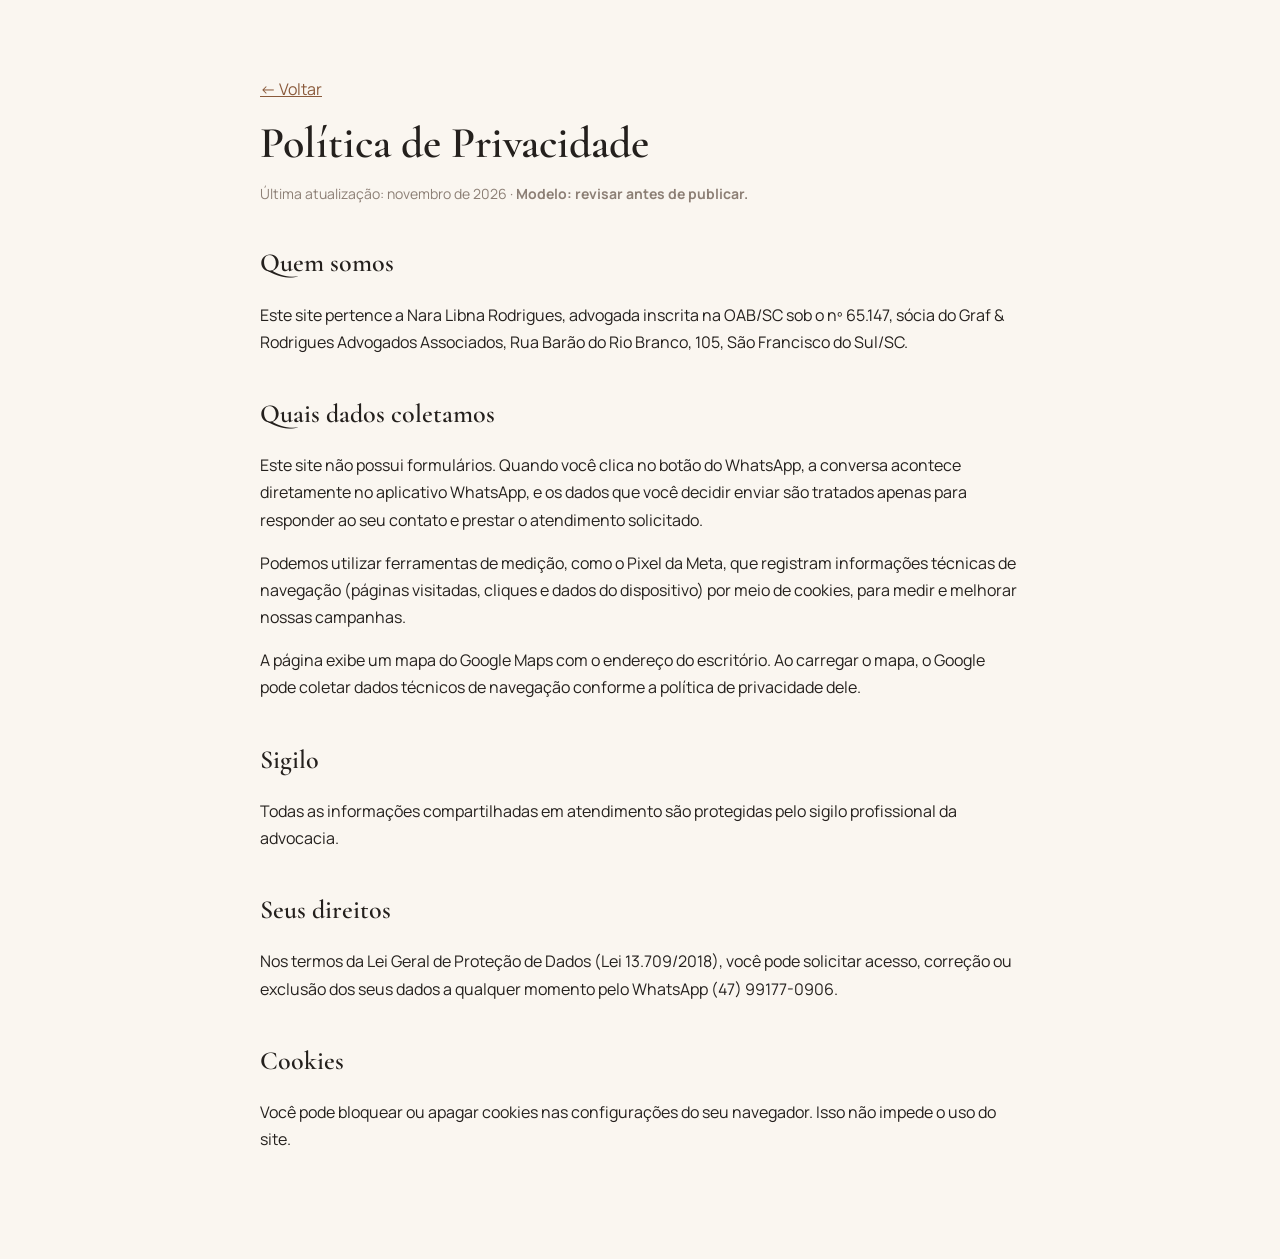
==== privacidade.html @ d6ea25d5 "Landing page Nara Libna Rodrigues" ====
<!doctype html>
<html lang="pt-BR">
<head>
<meta charset="utf-8">
<meta name="viewport" content="width=device-width, initial-scale=1">
<title>Política de Privacidade · Nara Libna</title>
<link href="https://fonts.googleapis.com/css2?family=Cormorant+Garamond:wght@500;600&family=Manrope:wght@400;600&display=swap" rel="stylesheet">
<style>
  body{margin:0;background:#FAF6F0;color:#24201D;font-family:Manrope,system-ui,sans-serif;line-height:1.7}
  main{max-width:760px;margin:0 auto;padding:60px 16px 90px}
  h1{font-family:"Cormorant Garamond",serif;font-size:44px;font-weight:600;line-height:1.1;margin:0 0 8px}
  h2{font-family:"Cormorant Garamond",serif;font-size:26px;font-weight:600;margin:36px 0 8px}
  a{color:#8A5A3B}
  .muted{color:#8C7F75;font-size:14px}
</style>
</head>
<body>
<main>
  <p><a href="index.html">← Voltar</a></p>
  <h1>Política de Privacidade</h1>
  <p class="muted">Última atualização: novembro de 2026 · <strong>Modelo: revisar antes de publicar.</strong></p>

  <h2>Quem somos</h2>
  <p>Este site pertence a Nara Libna Rodrigues, advogada inscrita na OAB/SC sob o nº 65.147, sócia do Graf &amp; Rodrigues Advogados Associados, Rua Barão do Rio Branco, 105, São Francisco do Sul/SC.</p>

  <h2>Quais dados coletamos</h2>
  <p>Este site não possui formulários. Quando você clica no botão do WhatsApp, a conversa acontece diretamente no aplicativo WhatsApp, e os dados que você decidir enviar são tratados apenas para responder ao seu contato e prestar o atendimento solicitado.</p>
  <p>Podemos utilizar ferramentas de medição, como o Pixel da Meta, que registram informações técnicas de navegação (páginas visitadas, cliques e dados do dispositivo) por meio de cookies, para medir e melhorar nossas campanhas.</p>

  <p>A página exibe um mapa do Google Maps com o endereço do escritório. Ao carregar o mapa, o Google pode coletar dados técnicos de navegação conforme a política de privacidade dele.</p>

  <h2>Sigilo</h2>
  <p>Todas as informações compartilhadas em atendimento são protegidas pelo sigilo profissional da advocacia.</p>

  <h2>Seus direitos</h2>
  <p>Nos termos da Lei Geral de Proteção de Dados (Lei 13.709/2018), você pode solicitar acesso, correção ou exclusão dos seus dados a qualquer momento pelo WhatsApp (47) 99177-0906.</p>

  <h2>Cookies</h2>
  <p>Você pode bloquear ou apagar cookies nas configurações do seu navegador. Isso não impede o uso do site.</p>
</main>
</body>
</html>
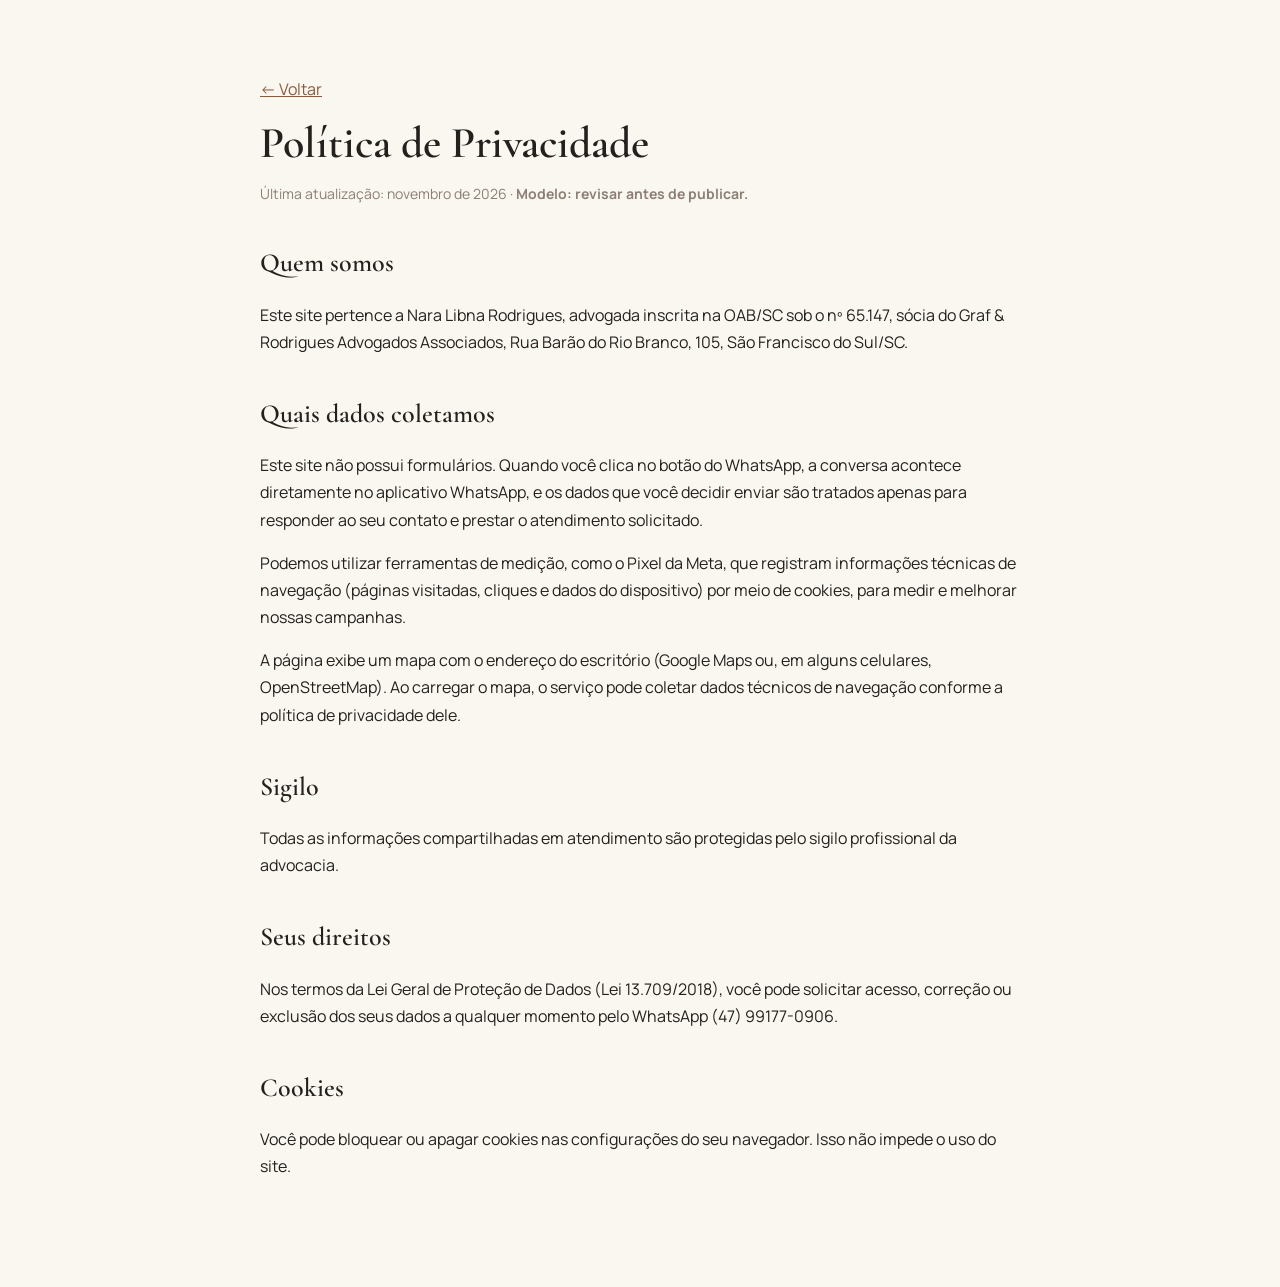
==== commit d10f2059: "Mapa compativel com navegador do Instagram/Android" ====
--- a/privacidade.html
+++ b/privacidade.html
@@ -27,7 +27,7 @@
   <p>Este site não possui formulários. Quando você clica no botão do WhatsApp, a conversa acontece diretamente no aplicativo WhatsApp, e os dados que você decidir enviar são tratados apenas para responder ao seu contato e prestar o atendimento solicitado.</p>
   <p>Podemos utilizar ferramentas de medição, como o Pixel da Meta, que registram informações técnicas de navegação (páginas visitadas, cliques e dados do dispositivo) por meio de cookies, para medir e melhorar nossas campanhas.</p>
 
-  <p>A página exibe um mapa do Google Maps com o endereço do escritório. Ao carregar o mapa, o Google pode coletar dados técnicos de navegação conforme a política de privacidade dele.</p>
+  <p>A página exibe um mapa com o endereço do escritório (Google Maps ou, em alguns celulares, OpenStreetMap). Ao carregar o mapa, o serviço pode coletar dados técnicos de navegação conforme a política de privacidade dele.</p>
 
   <h2>Sigilo</h2>
   <p>Todas as informações compartilhadas em atendimento são protegidas pelo sigilo profissional da advocacia.</p>
